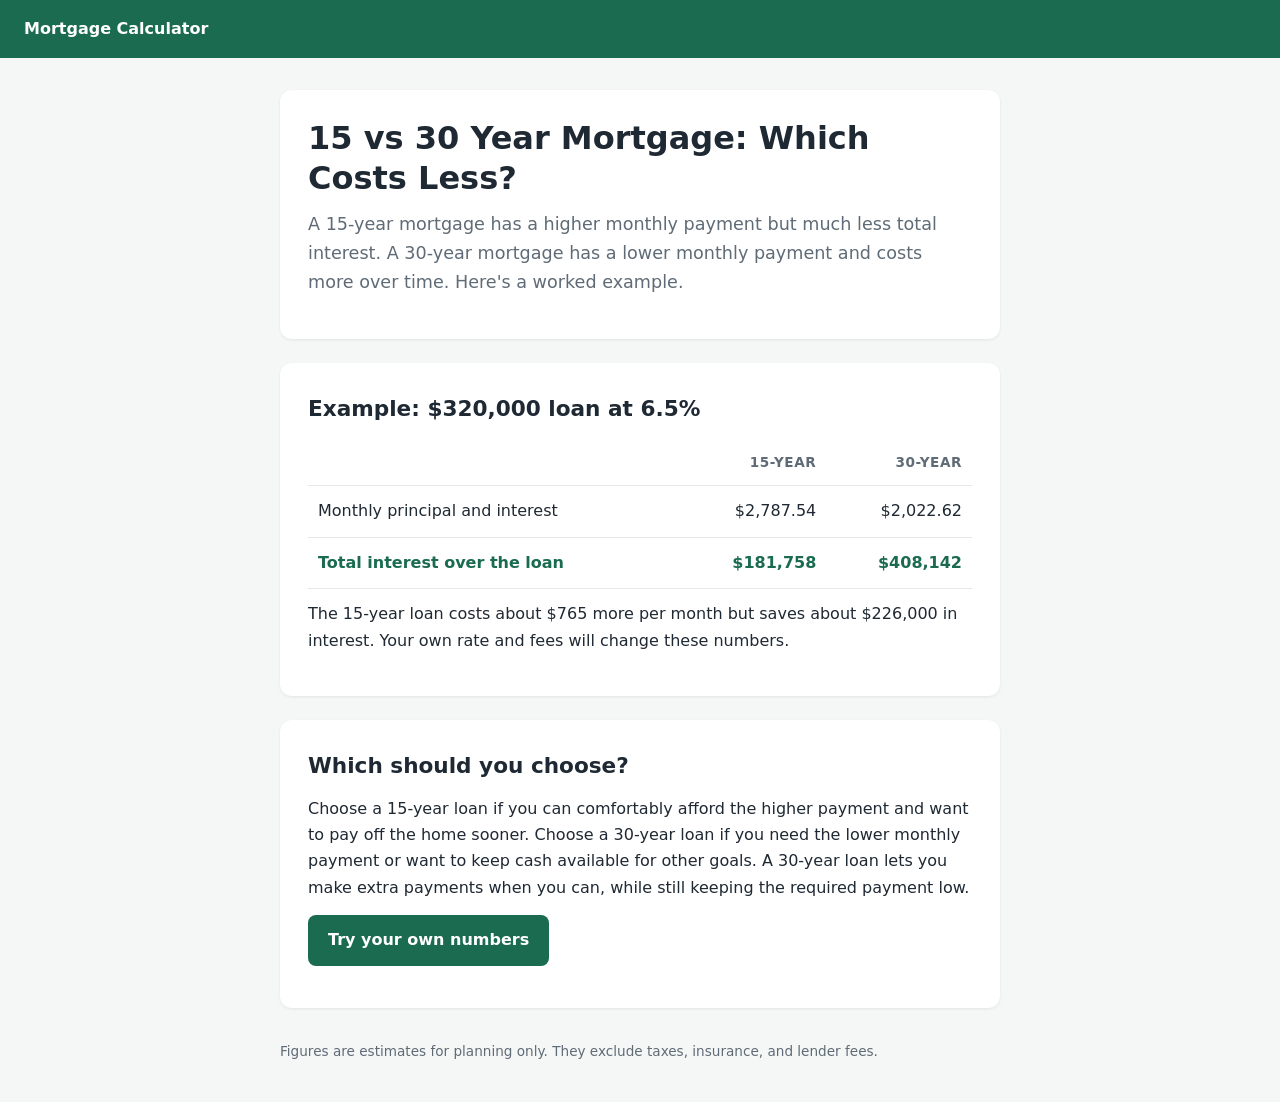
==== 15-vs-30-year-mortgage.html @ d5d1ed7d "Redesign pages Co-authored-by: Copilot App <223556219+Copilot@users.noreply.github.com>" ====
<!doctype html>
<html lang="en">
<head>
  <meta charset="UTF-8" />
  <meta name="viewport" content="width=device-width, initial-scale=1.0" />
  <title>15 vs 30 Year Mortgage: Which Costs Less? (Example Numbers)</title>
  <meta name="description" content="Compare a 15-year and 30-year mortgage on the same loan. See the monthly payment difference and total interest paid, with a worked example." />
  <link rel="canonical" href="https://nicksteiner3.github.io/mortgage-calculator/15-vs-30-year-mortgage.html" />
  <style>
    :root { --brand: #1a6b4f; --ink: #1f2933; --muted: #5f6b76; --bg: #f5f7f6; --card: #ffffff; }
    * { box-sizing: border-box; }
    body { margin: 0; font-family: system-ui, -apple-system, "Segoe UI", Roboto, sans-serif; color: var(--ink); background: var(--bg); line-height: 1.65; }
    header { background: var(--brand); color: #fff; padding: 16px 24px; font-weight: 600; }
    header a { color: #fff; text-decoration: none; }
    main { max-width: 760px; margin: 32px auto; padding: 0 20px; }
    .card { background: var(--card); border-radius: 12px; padding: 28px; box-shadow: 0 1px 3px rgba(0,0,0,.08); margin-bottom: 24px; }
    h1 { font-size: 2rem; line-height: 1.25; margin: 0 0 12px; }
    h2 { font-size: 1.35rem; margin: 0 0 12px; }
    p { margin: 0 0 14px; color: var(--ink); }
    .lede { font-size: 1.1rem; color: var(--muted); }
    table { width: 100%; border-collapse: collapse; margin: 8px 0 12px; }
    th, td { text-align: left; padding: 12px 10px; border-bottom: 1px solid #e5e9e7; }
    th { font-size: .85rem; text-transform: uppercase; letter-spacing: .04em; color: var(--muted); }
    td.num, th.num { text-align: right; font-variant-numeric: tabular-nums; }
    tr.highlight td { font-weight: 600; color: var(--brand); }
    .cta { display: inline-block; background: var(--brand); color: #fff; padding: 12px 20px; border-radius: 8px; text-decoration: none; font-weight: 600; }
    footer { max-width: 760px; margin: 0 auto 40px; padding: 0 20px; font-size: .85rem; color: var(--muted); }
  </style>
</head>
<body>
  <header>Mortgage Calculator</header>
  <main>
    <div class="card">
      <h1>15 vs 30 Year Mortgage: Which Costs Less?</h1>
      <p class="lede">A 15-year mortgage has a higher monthly payment but much less total interest. A 30-year mortgage has a lower monthly payment and costs more over time. Here's a worked example.</p>
    </div>

    <div class="card">
      <h2>Example: $320,000 loan at 6.5%</h2>
      <table>
        <thead><tr><th></th><th class="num">15-year</th><th class="num">30-year</th></tr></thead>
        <tbody>
          <tr><td>Monthly principal and interest</td><td class="num">$2,787.54</td><td class="num">$2,022.62</td></tr>
          <tr class="highlight"><td>Total interest over the loan</td><td class="num">$181,758</td><td class="num">$408,142</td></tr>
        </tbody>
      </table>
      <p>The 15-year loan costs about $765 more per month but saves about $226,000 in interest. Your own rate and fees will change these numbers.</p>
    </div>

    <div class="card">
      <h2>Which should you choose?</h2>
      <p>Choose a 15-year loan if you can comfortably afford the higher payment and want to pay off the home sooner. Choose a 30-year loan if you need the lower monthly payment or want to keep cash available for other goals. A 30-year loan lets you make extra payments when you can, while still keeping the required payment low.</p>
      <p><a class="cta" href="index.html">Try your own numbers</a></p>
    </div>
  </main>

  <footer>Figures are estimates for planning only. They exclude taxes, insurance, and lender fees.</footer>
</body>
</html>
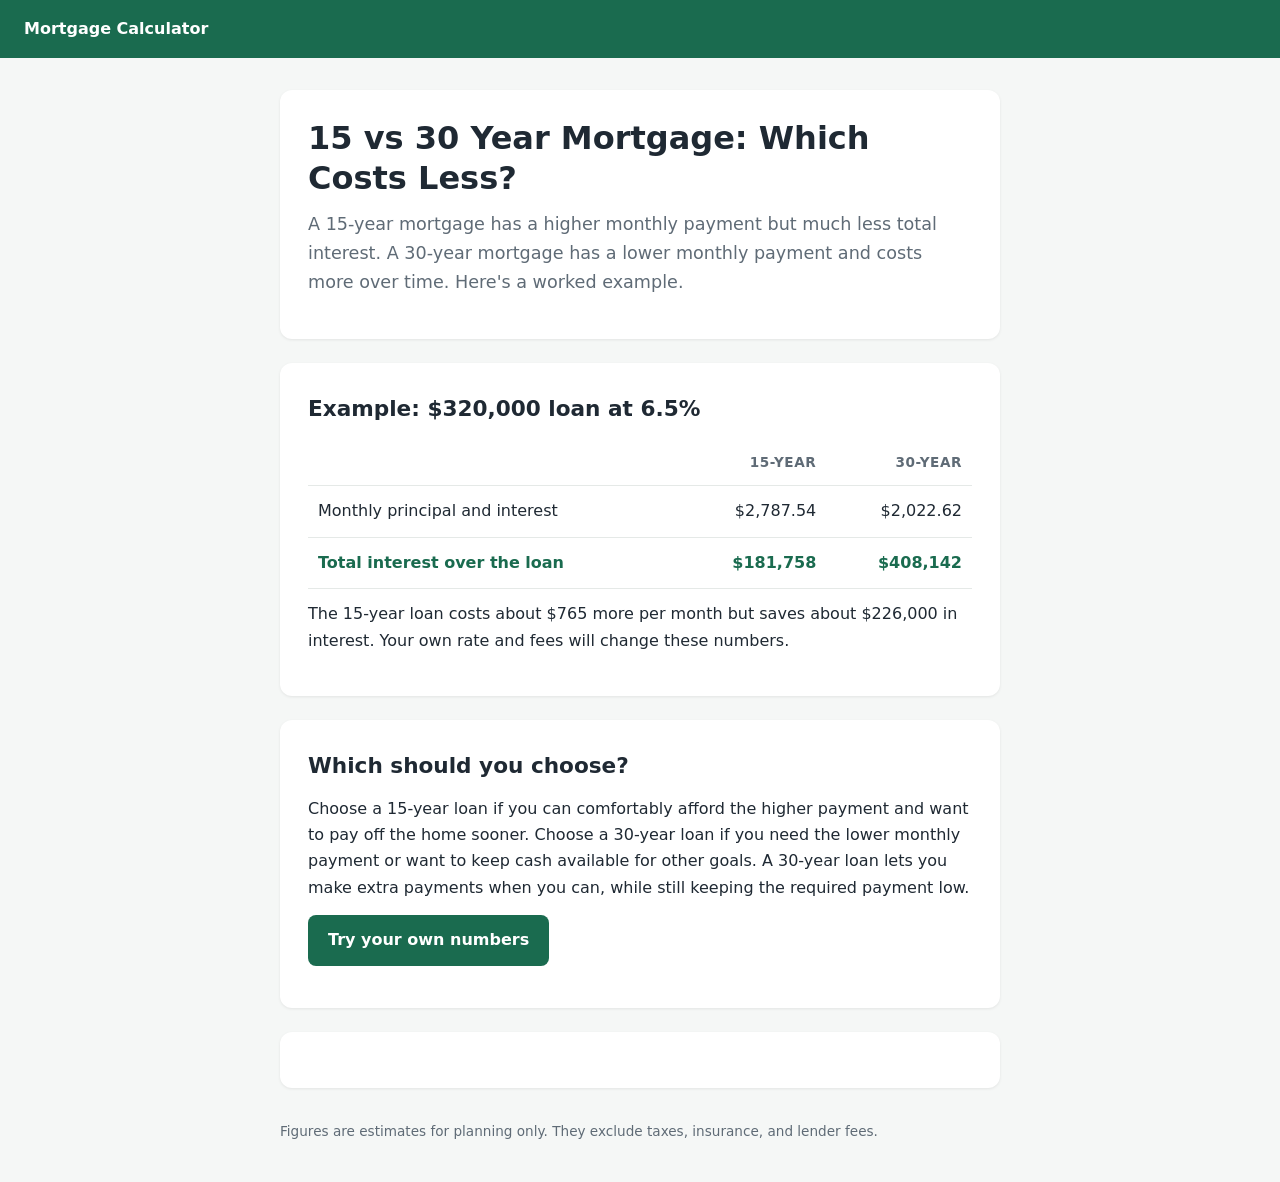
==== commit e593629f: "Place display ad unit on all pages Co-authored-by: Copilot App <223556219+Copilot@users.noreply.gith" ====
--- a/15-vs-30-year-mortgage.html
+++ b/15-vs-30-year-mortgage.html
@@ -5,7 +5,7 @@
   <meta name="viewport" content="width=device-width, initial-scale=1.0" />
   <title>15 vs 30 Year Mortgage: Which Costs Less? (Example Numbers)</title>
   <meta name="description" content="Compare a 15-year and 30-year mortgage on the same loan. See the monthly payment difference and total interest paid, with a worked example." />
-  <link rel="canonical" href="https://nicksteiner3.github.io/mortgage-calculator/15-vs-30-year-mortgage.html" />
+  <link rel="canonical" href="https://mortgagemathhelper.com/15-vs-30-year-mortgage.html" />
   <style>
     :root { --brand: #1a6b4f; --ink: #1f2933; --muted: #5f6b76; --bg: #f5f7f6; --card: #ffffff; }
     * { box-sizing: border-box; }
@@ -26,6 +26,7 @@
     .cta { display: inline-block; background: var(--brand); color: #fff; padding: 12px 20px; border-radius: 8px; text-decoration: none; font-weight: 600; }
     footer { max-width: 760px; margin: 0 auto 40px; padding: 0 20px; font-size: .85rem; color: var(--muted); }
   </style>
+  <script async src="https://pagead2.googlesyndication.com/pagead/js/adsbygoogle.js?client=ca-pub-3801472094935348" crossorigin="anonymous"></script>
 </head>
 <body>
   <header>Mortgage Calculator</header>
@@ -52,6 +53,11 @@
       <p>Choose a 15-year loan if you can comfortably afford the higher payment and want to pay off the home sooner. Choose a 30-year loan if you need the lower monthly payment or want to keep cash available for other goals. A 30-year loan lets you make extra payments when you can, while still keeping the required payment low.</p>
       <p><a class="cta" href="index.html">Try your own numbers</a></p>
     </div>
+    <div class="card" style="text-align:center">
+      <script async src="https://pagead2.googlesyndication.com/pagead/js/adsbygoogle.js?client=ca-pub-3801472094935348" crossorigin="anonymous"></script>
+      <ins class="adsbygoogle" style="display:block" data-ad-client="ca-pub-3801472094935348" data-ad-slot="5345828347" data-ad-format="auto" data-full-width-responsive="true"></ins>
+      <script>(adsbygoogle = window.adsbygoogle || []).push({});</script>
+    </div>
   </main>
 
   <footer>Figures are estimates for planning only. They exclude taxes, insurance, and lender fees.</footer>
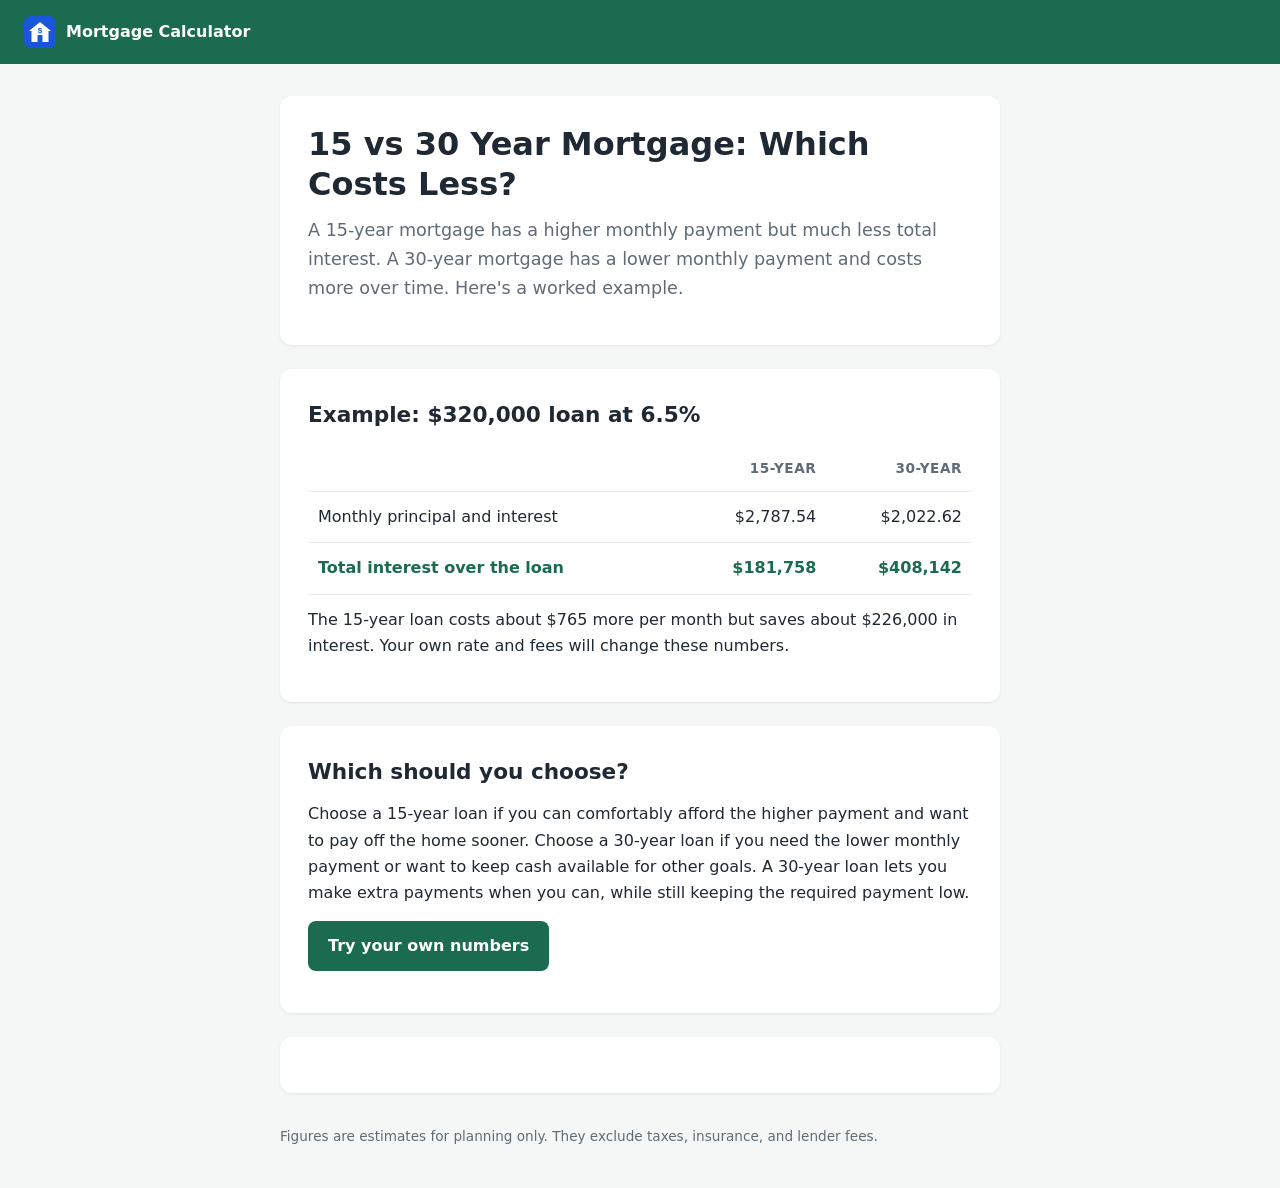
==== commit b8161960: "Add logo to header and favicon Co-authored-by: Copilot App <223556219+Copilot@users.noreply.github.c" ====
--- a/15-vs-30-year-mortgage.html
+++ b/15-vs-30-year-mortgage.html
@@ -2,6 +2,7 @@
 <html lang="en">
 <head>
   <meta charset="UTF-8" />
+  <link rel="icon" href="logo.svg" type="image/svg+xml" />
   <meta name="viewport" content="width=device-width, initial-scale=1.0" />
   <title>15 vs 30 Year Mortgage: Which Costs Less? (Example Numbers)</title>
   <meta name="description" content="Compare a 15-year and 30-year mortgage on the same loan. See the monthly payment difference and total interest paid, with a worked example." />
@@ -29,7 +30,7 @@
   <script async src="https://pagead2.googlesyndication.com/pagead/js/adsbygoogle.js?client=ca-pub-3801472094935348" crossorigin="anonymous"></script>
 </head>
 <body>
-  <header>Mortgage Calculator</header>
+  <header><a href="/" style="color:#fff;text-decoration:none;display:flex;align-items:center;gap:10px"><img src="logo.svg" alt="" width="32" height="32" />Mortgage Calculator</a></header>
   <main>
     <div class="card">
       <h1>15 vs 30 Year Mortgage: Which Costs Less?</h1>
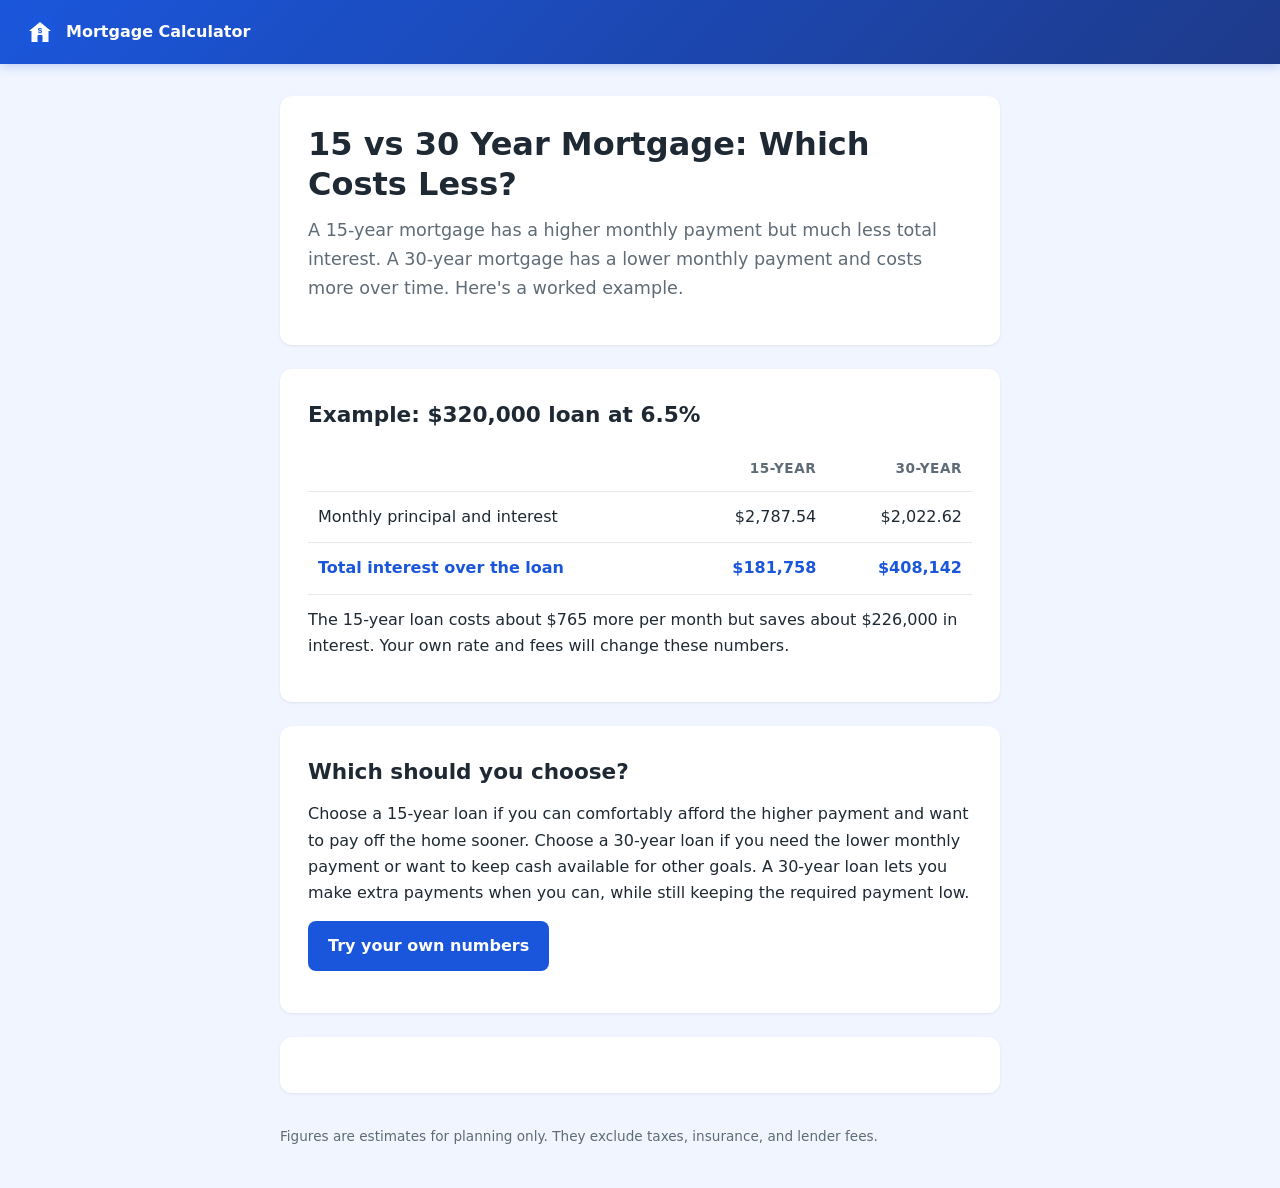
==== commit 8531a001: "Restyle site in blue to match logo Co-authored-by: Copilot App <223556219+Copilot@users.noreply.gith" ====
--- a/15-vs-30-year-mortgage.html
+++ b/15-vs-30-year-mortgage.html
@@ -8,10 +8,10 @@
   <meta name="description" content="Compare a 15-year and 30-year mortgage on the same loan. See the monthly payment difference and total interest paid, with a worked example." />
   <link rel="canonical" href="https://mortgagemathhelper.com/15-vs-30-year-mortgage.html" />
   <style>
-    :root { --brand: #1a6b4f; --ink: #1f2933; --muted: #5f6b76; --bg: #f5f7f6; --card: #ffffff; }
+    :root { --brand: #1a56db; --brand-dark: #1e3a8a; --ink: #1f2933; --muted: #5f6b76; --bg: #f0f5ff; --card: #ffffff; --soft: #e8f0fe; }
     * { box-sizing: border-box; }
     body { margin: 0; font-family: system-ui, -apple-system, "Segoe UI", Roboto, sans-serif; color: var(--ink); background: var(--bg); line-height: 1.65; }
-    header { background: var(--brand); color: #fff; padding: 16px 24px; font-weight: 600; }
+    header { background: linear-gradient(135deg, var(--brand), var(--brand-dark)); color: #fff; padding: 16px 24px; font-weight: 600; box-shadow: 0 2px 10px rgba(26,86,219,.25); }
     header a { color: #fff; text-decoration: none; }
     main { max-width: 760px; margin: 32px auto; padding: 0 20px; }
     .card { background: var(--card); border-radius: 12px; padding: 28px; box-shadow: 0 1px 3px rgba(0,0,0,.08); margin-bottom: 24px; }
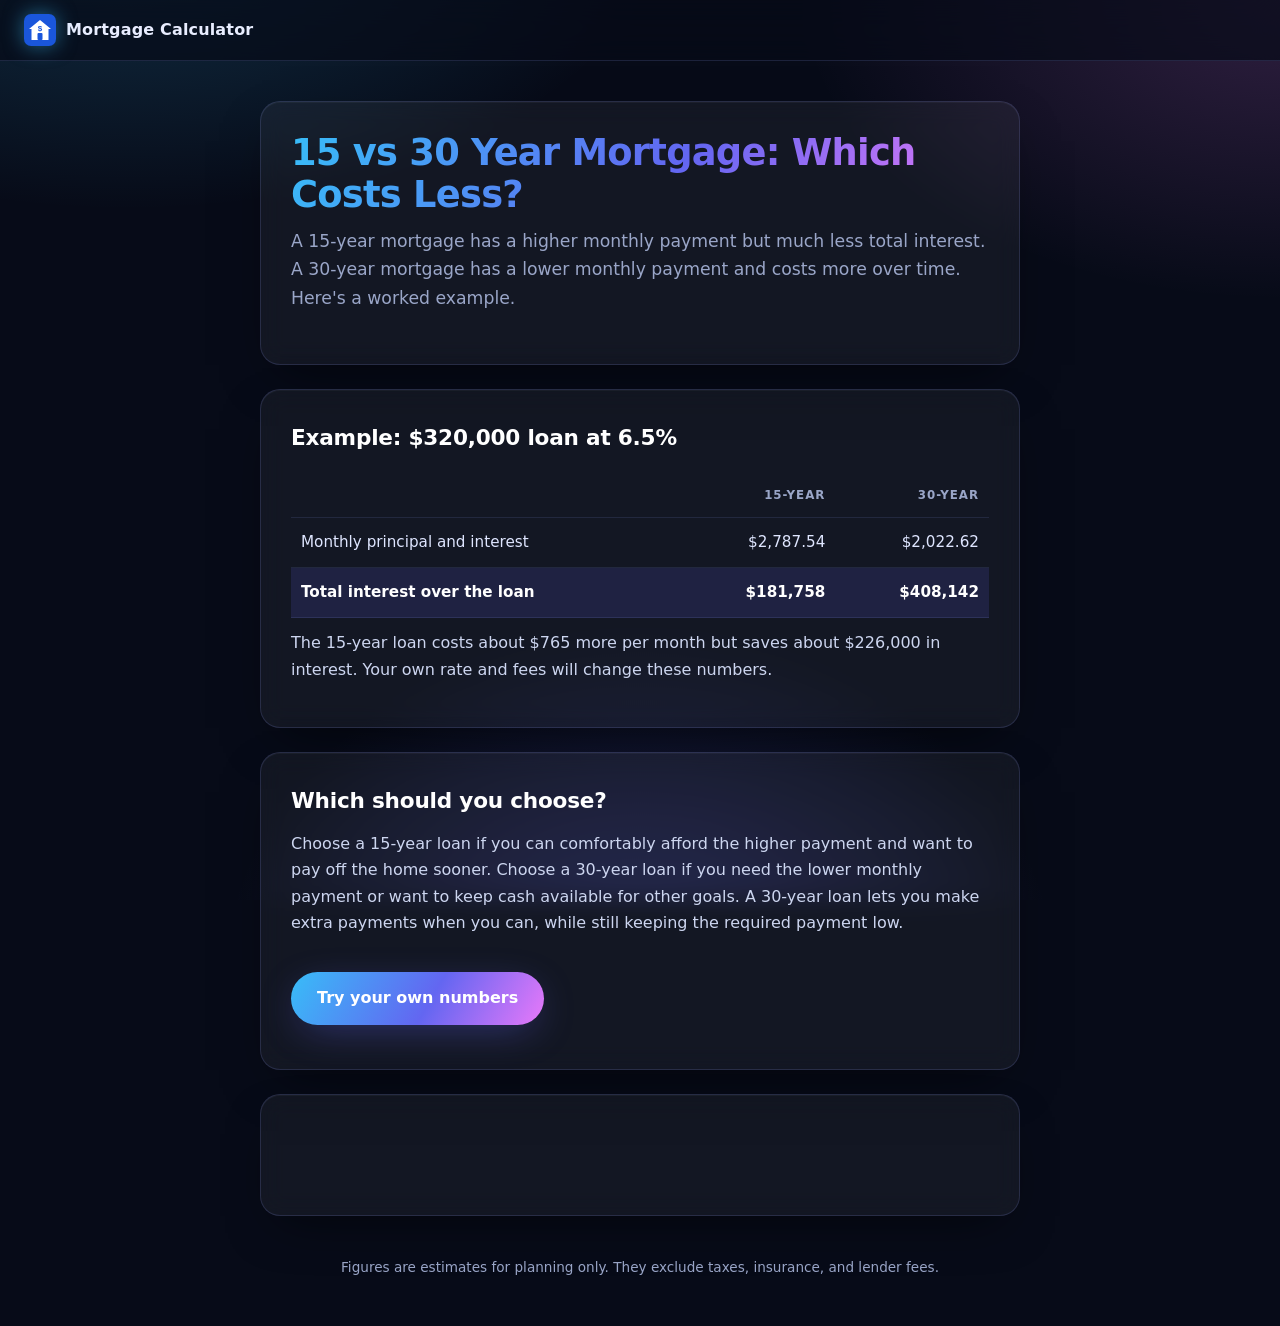
==== commit f9223462: "Redesign with dark modern theme Co-authored-by: Copilot App <223556219+Copilot@users.noreply.github." ====
--- a/15-vs-30-year-mortgage.html
+++ b/15-vs-30-year-mortgage.html
@@ -28,6 +28,7 @@
     footer { max-width: 760px; margin: 0 auto 40px; padding: 0 20px; font-size: .85rem; color: var(--muted); }
   </style>
   <script async src="https://pagead2.googlesyndication.com/pagead/js/adsbygoogle.js?client=ca-pub-3801472094935348" crossorigin="anonymous"></script>
+  <link rel="stylesheet" href="theme.css" />
 </head>
 <body>
   <header><a href="/" style="color:#fff;text-decoration:none;display:flex;align-items:center;gap:10px"><img src="logo.svg" alt="" width="32" height="32" />Mortgage Calculator</a></header>
--- a/theme.css
+++ b/theme.css
@@ -0,0 +1,187 @@
+:root {
+  --bg: #070b18;
+  --surface: rgba(255, 255, 255, 0.05);
+  --surface-strong: rgba(255, 255, 255, 0.09);
+  --border: rgba(148, 163, 255, 0.16);
+  --ink: #e8edff;
+  --muted: #9aa6c8;
+  --accent-1: #38bdf8;
+  --accent-2: #6366f1;
+  --accent-3: #e879f9;
+  --brand: #38bdf8;
+  --brand-dark: #6366f1;
+  --gradient: linear-gradient(120deg, #38bdf8 0%, #6366f1 55%, #e879f9 100%);
+  --glow: 0 10px 40px -10px rgba(99, 102, 241, 0.45);
+}
+
+*, *::before, *::after { box-sizing: border-box; }
+
+body {
+  margin: 0;
+  min-height: 100vh;
+  font-family: "Inter", system-ui, -apple-system, "Segoe UI", Roboto, sans-serif;
+  color: var(--ink);
+  line-height: 1.65;
+  background:
+    radial-gradient(900px 500px at 10% -10%, rgba(56, 189, 248, 0.22), transparent 60%),
+    radial-gradient(800px 500px at 100% 0%, rgba(232, 121, 249, 0.18), transparent 60%),
+    radial-gradient(700px 600px at 50% 110%, rgba(99, 102, 241, 0.25), transparent 60%),
+    var(--bg);
+  background-attachment: fixed;
+}
+
+header {
+  position: sticky;
+  top: 0;
+  z-index: 10;
+  background: rgba(7, 11, 24, 0.7);
+  backdrop-filter: blur(14px);
+  -webkit-backdrop-filter: blur(14px);
+  border-bottom: 1px solid var(--border);
+  color: var(--ink);
+  padding: 14px 24px;
+  font-weight: 700;
+  letter-spacing: 0.01em;
+  box-shadow: none;
+}
+header a { color: var(--ink) !important; }
+header img { filter: drop-shadow(0 0 10px rgba(56, 189, 248, 0.5)); }
+
+main {
+  max-width: 800px;
+  margin: 40px auto;
+  padding: 0 20px;
+}
+
+.card {
+  background: var(--surface);
+  border: 1px solid var(--border);
+  border-radius: 20px;
+  padding: 30px;
+  margin-bottom: 24px;
+  backdrop-filter: blur(12px);
+  -webkit-backdrop-filter: blur(12px);
+  box-shadow: 0 1px 0 rgba(255, 255, 255, 0.04) inset, 0 20px 50px -20px rgba(0, 0, 0, 0.6);
+}
+
+h1 {
+  font-size: 2.3rem;
+  line-height: 1.15;
+  font-weight: 800;
+  letter-spacing: -0.02em;
+  margin: 0 0 10px;
+  background: var(--gradient);
+  -webkit-background-clip: text;
+  background-clip: text;
+  color: transparent;
+}
+h2 { color: #fff; font-size: 1.35rem; letter-spacing: -0.01em; }
+h3 { color: #fff; }
+p { color: #cdd6f0; }
+a { color: var(--accent-1); }
+.lede { color: var(--muted); font-size: 1.08rem; margin: 0 0 22px; }
+
+footer {
+  max-width: 800px;
+  margin: 0 auto 48px;
+  padding: 0 20px;
+  font-size: 0.85rem;
+  color: var(--muted);
+  text-align: center;
+}
+
+label {
+  font-weight: 600;
+  font-size: 0.82rem;
+  letter-spacing: 0.02em;
+  text-transform: uppercase;
+  color: var(--muted);
+}
+
+input {
+  width: 100%;
+  padding: 12px 14px;
+  margin-top: 8px;
+  font: inherit;
+  font-size: 1rem;
+  color: #fff;
+  background: rgba(7, 11, 24, 0.6);
+  border: 1px solid rgba(148, 163, 255, 0.25);
+  border-radius: 12px;
+  transition: border-color .2s, box-shadow .2s;
+}
+input:focus {
+  outline: none;
+  border-color: var(--accent-1);
+  box-shadow: 0 0 0 4px rgba(56, 189, 248, 0.18);
+}
+
+button, .cta {
+  display: inline-block;
+  margin-top: 22px;
+  background: var(--gradient);
+  color: #fff;
+  border: 0;
+  border-radius: 999px;
+  padding: 13px 26px;
+  font: inherit;
+  font-weight: 700;
+  text-decoration: none;
+  cursor: pointer;
+  box-shadow: var(--glow);
+  transition: transform .15s, box-shadow .2s;
+}
+button:hover, .cta:hover { transform: translateY(-1px); box-shadow: 0 14px 40px -10px rgba(232, 121, 249, 0.5); }
+
+.error { color: #fda4af; margin-top: 14px; }
+
+.results {
+  background: linear-gradient(160deg, rgba(56, 189, 248, 0.14), rgba(99, 102, 241, 0.14) 60%, rgba(232, 121, 249, 0.12));
+  border-color: rgba(56, 189, 248, 0.35);
+}
+.big {
+  font-size: 2.8rem;
+  font-weight: 800;
+  letter-spacing: -0.02em;
+  background: var(--gradient);
+  -webkit-background-clip: text;
+  background-clip: text;
+  color: transparent;
+}
+
+table {
+  width: 100%;
+  border-collapse: collapse;
+  margin-top: 18px;
+  font-size: 0.95rem;
+  font-variant-numeric: tabular-nums;
+}
+th, td {
+  text-align: right;
+  padding: 12px 10px;
+  border-bottom: 1px solid rgba(148, 163, 255, 0.12);
+  color: #dfe6ff;
+}
+th:first-child, td:first-child { text-align: left; }
+th {
+  font-size: 0.74rem;
+  text-transform: uppercase;
+  letter-spacing: 0.08em;
+  color: var(--muted);
+  font-weight: 600;
+}
+tr.highlight td {
+  color: #fff;
+  font-weight: 700;
+  background: rgba(99, 102, 241, 0.15);
+}
+.num { text-align: right; }
+
+ins.adsbygoogle { min-height: 60px; }
+
+@media (max-width: 600px) {
+  h1 { font-size: 1.8rem; }
+  .big { font-size: 2.2rem; }
+  .card { padding: 22px; }
+  .grid { grid-template-columns: 1fr !important; }
+}
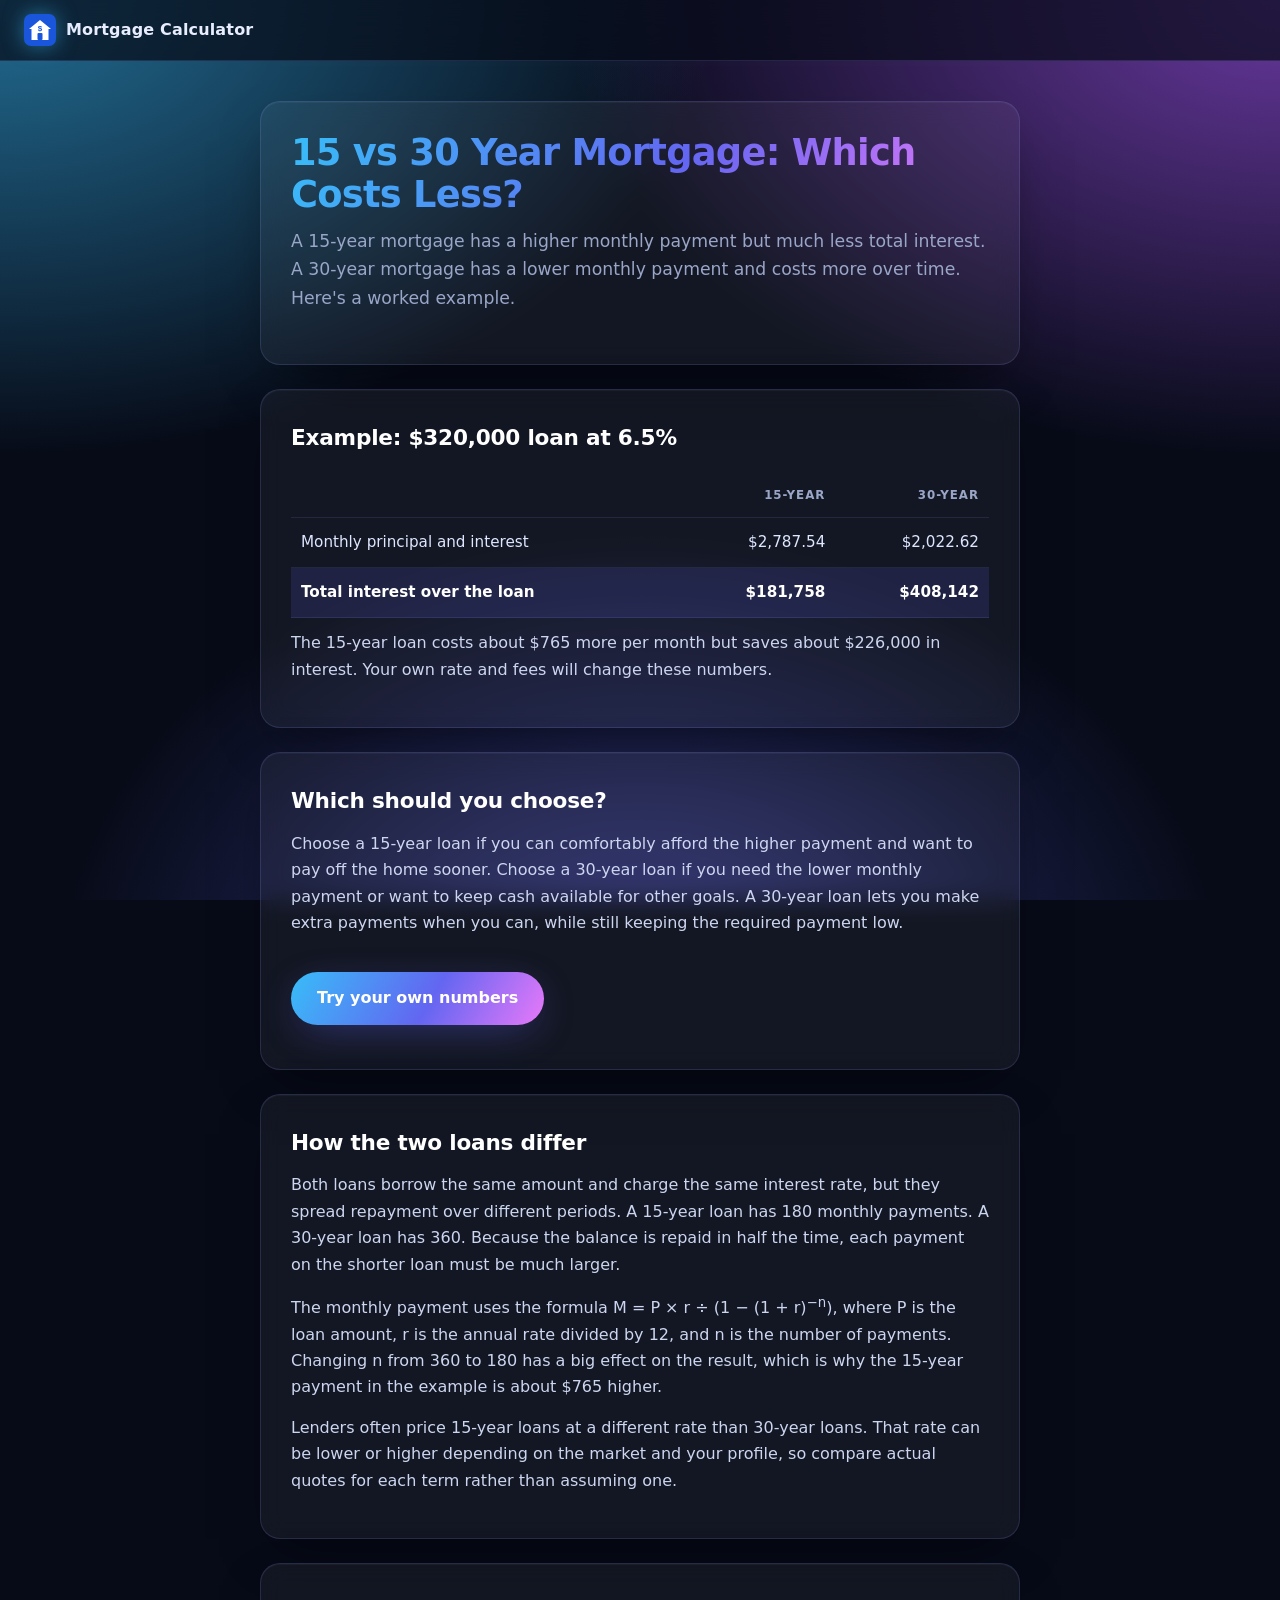
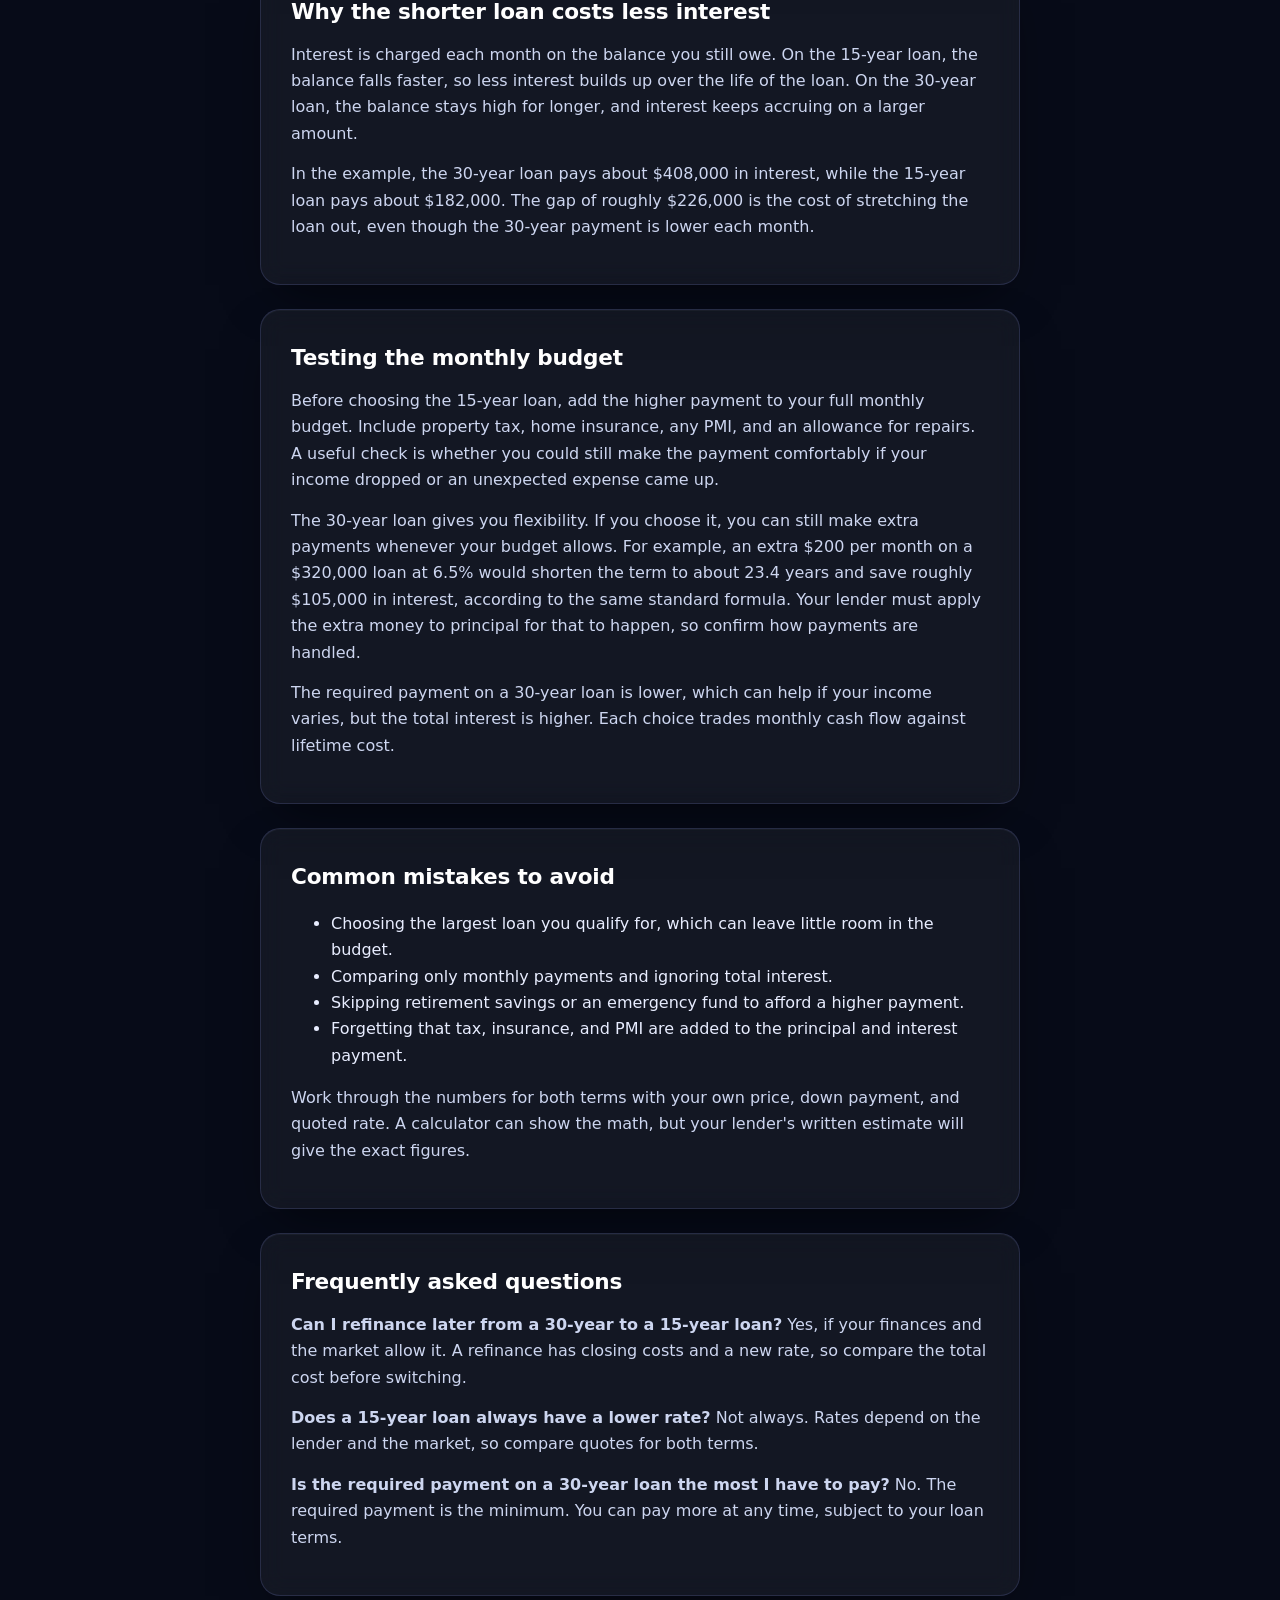
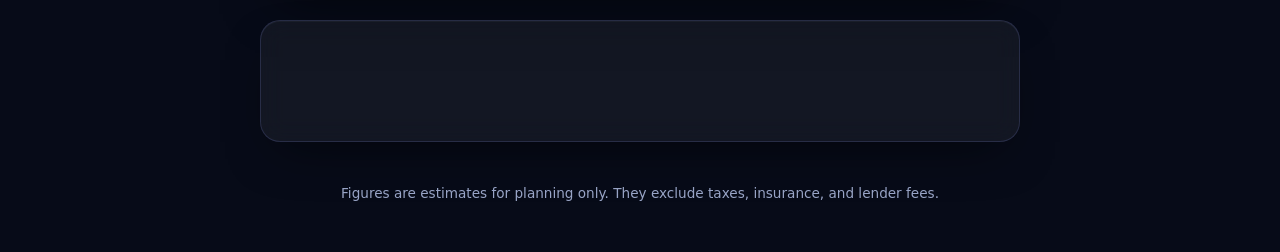
==== commit 01c0ef99: "Add substantial content and reduce ads for AdSense review Co-authored-by: Copilot App <223556219+Cop" ====
--- a/15-vs-30-year-mortgage.html
+++ b/15-vs-30-year-mortgage.html
@@ -55,6 +55,42 @@
       <p>Choose a 15-year loan if you can comfortably afford the higher payment and want to pay off the home sooner. Choose a 30-year loan if you need the lower monthly payment or want to keep cash available for other goals. A 30-year loan lets you make extra payments when you can, while still keeping the required payment low.</p>
       <p><a class="cta" href="index.html">Try your own numbers</a></p>
     </div>
+    <div class="card">
+      <h2>How the two loans differ</h2>
+      <p>Both loans borrow the same amount and charge the same interest rate, but they spread repayment over different periods. A 15-year loan has 180 monthly payments. A 30-year loan has 360. Because the balance is repaid in half the time, each payment on the shorter loan must be much larger.</p>
+      <p>The monthly payment uses the formula M = P × r ÷ (1 − (1 + r)<sup>−n</sup>), where P is the loan amount, r is the annual rate divided by 12, and n is the number of payments. Changing n from 360 to 180 has a big effect on the result, which is why the 15-year payment in the example is about $765 higher.</p>
+      <p>Lenders often price 15-year loans at a different rate than 30-year loans. That rate can be lower or higher depending on the market and your profile, so compare actual quotes for each term rather than assuming one.</p>
+    </div>
+
+    <div class="card">
+      <h2>Why the shorter loan costs less interest</h2>
+      <p>Interest is charged each month on the balance you still owe. On the 15-year loan, the balance falls faster, so less interest builds up over the life of the loan. On the 30-year loan, the balance stays high for longer, and interest keeps accruing on a larger amount.</p>
+      <p>In the example, the 30-year loan pays about $408,000 in interest, while the 15-year loan pays about $182,000. The gap of roughly $226,000 is the cost of stretching the loan out, even though the 30-year payment is lower each month.</p>
+    </div>
+
+    <div class="card">
+      <h2>Testing the monthly budget</h2>
+      <p>Before choosing the 15-year loan, add the higher payment to your full monthly budget. Include property tax, home insurance, any PMI, and an allowance for repairs. A useful check is whether you could still make the payment comfortably if your income dropped or an unexpected expense came up.</p>
+      <p>The 30-year loan gives you flexibility. If you choose it, you can still make extra payments whenever your budget allows. For example, an extra $200 per month on a $320,000 loan at 6.5% would shorten the term to about 23.4 years and save roughly $105,000 in interest, according to the same standard formula. Your lender must apply the extra money to principal for that to happen, so confirm how payments are handled.</p>
+      <p>The required payment on a 30-year loan is lower, which can help if your income varies, but the total interest is higher. Each choice trades monthly cash flow against lifetime cost.</p>
+    </div>
+
+    <div class="card">
+      <h2>Common mistakes to avoid</h2>
+      <ul>
+        <li>Choosing the largest loan you qualify for, which can leave little room in the budget.</li>
+        <li>Comparing only monthly payments and ignoring total interest.</li>
+        <li>Skipping retirement savings or an emergency fund to afford a higher payment.</li>
+        <li>Forgetting that tax, insurance, and PMI are added to the principal and interest payment.</li>
+      </ul>
+      <p>Work through the numbers for both terms with your own price, down payment, and quoted rate. A calculator can show the math, but your lender's written estimate will give the exact figures.</p>
+    </div>
+    <div class="card">
+      <h2>Frequently asked questions</h2>
+      <p><strong>Can I refinance later from a 30-year to a 15-year loan?</strong> Yes, if your finances and the market allow it. A refinance has closing costs and a new rate, so compare the total cost before switching.</p>
+      <p><strong>Does a 15-year loan always have a lower rate?</strong> Not always. Rates depend on the lender and the market, so compare quotes for both terms.</p>
+      <p><strong>Is the required payment on a 30-year loan the most I have to pay?</strong> No. The required payment is the minimum. You can pay more at any time, subject to your loan terms.</p>
+    </div>
     <div class="card" style="text-align:center">
       <script async src="https://pagead2.googlesyndication.com/pagead/js/adsbygoogle.js?client=ca-pub-3801472094935348" crossorigin="anonymous"></script>
       <ins class="adsbygoogle" style="display:block" data-ad-client="ca-pub-3801472094935348" data-ad-slot="5345828347" data-ad-format="auto" data-full-width-responsive="true"></ins>
--- a/theme.css
+++ b/theme.css
@@ -23,9 +23,9 @@
   color: var(--ink);
   line-height: 1.65;
   background:
-    radial-gradient(900px 500px at 10% -10%, rgba(56, 189, 248, 0.22), transparent 60%),
-    radial-gradient(800px 500px at 100% 0%, rgba(232, 121, 249, 0.18), transparent 60%),
-    radial-gradient(700px 600px at 50% 110%, rgba(99, 102, 241, 0.25), transparent 60%),
+    radial-gradient(1100px 700px at 0% 0%, rgba(56, 189, 248, 0.55), transparent 65%),
+    radial-gradient(1100px 700px at 100% 0%, rgba(168, 85, 247, 0.6), transparent 65%),
+    radial-gradient(900px 700px at 50% 110%, rgba(99, 102, 241, 0.45), transparent 65%),
     var(--bg);
   background-attachment: fixed;
 }
